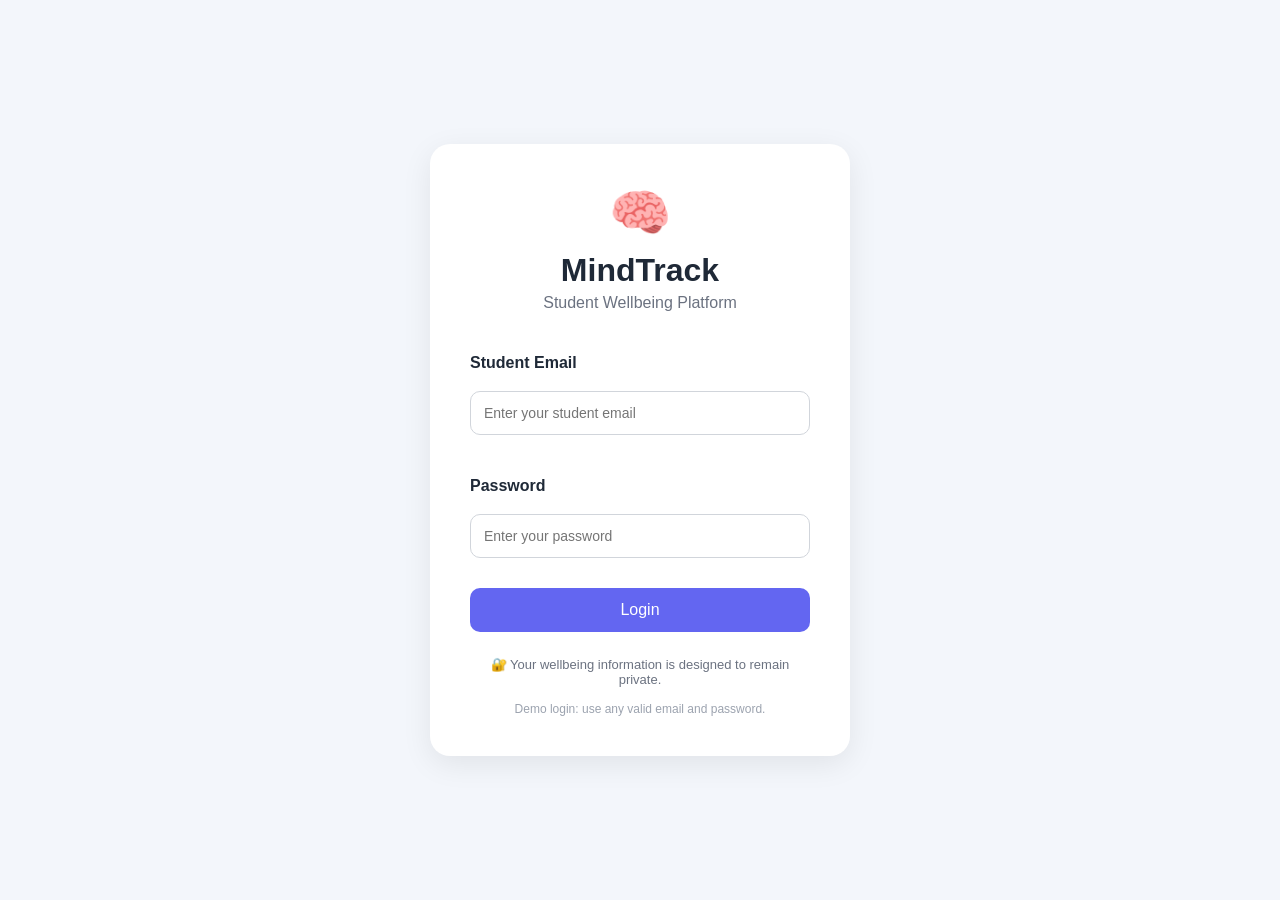
==== login.html @ 976236aa "Add files via upload" ====
<!DOCTYPE html>
<html lang="en">
<head>
    <meta charset="UTF-8">
    <meta name="viewport" content="width=device-width, initial-scale=1.0">

    <title>Student Login - MindTrack</title>

    <link rel="stylesheet" href="style.css">
</head>

<body>

<div class="login-container">

    <div class="login-card">

        <div class="login-icon">
            🧠
        </div>

        <h1>MindTrack</h1>

        <p class="login-subtitle">
            Student Wellbeing Platform
        </p>

        <form id="loginForm">

            <label>Student Email</label>

            <input
                type="email"
                id="email"
                placeholder="Enter your student email"
                required
            >

            <label>Password</label>

            <input
                type="password"
                id="password"
                placeholder="Enter your password"
                required
            >

            <button type="submit">
                Login
            </button>

        </form>

        <p class="login-note">
            🔐 Your wellbeing information is designed to remain private.
        </p>

        <p class="demo-note">
            Demo login: use any valid email and password.
        </p>

    </div>

</div>

<script src="login.js"></script>

</body>
</html>
---- style.css ----
* {
    margin: 0;
    padding: 0;
    box-sizing: border-box;
}

body {
    font-family: Arial, sans-serif;
    background: #f4f7fb;
    color: #1f2937;
}

.welcome-container {
    min-height: 100vh;
    display: flex;
    justify-content: center;
    align-items: center;
}

.welcome-card {
    width: 90%;
    max-width: 600px;
    background: white;
    padding: 50px;
    border-radius: 20px;
    text-align: center;
    box-shadow: 0 10px 30px rgba(0,0,0,0.08);
}

.welcome-card h1 {
    font-size: 42px;
    margin-bottom: 25px;
}

.welcome-card h2 {
    font-size: 28px;
    margin-bottom: 20px;
}

.welcome-card p {
    font-size: 17px;
    line-height: 1.6;
    margin-bottom: 30px;
}

button {
    padding: 14px 30px;
    border: none;
    border-radius: 10px;
    background: #4f46e5;
    color: white;
    font-size: 16px;
    cursor: pointer;
}

button:hover {
    opacity: 0.9;
}

.privacy-note {
    margin-top: 20px;
    font-size: 14px;
    color: #6b7280;
}
.topbar {
    background: white;
    padding: 20px 40px;
    display: flex;
    justify-content: space-between;
    align-items: center;
    box-shadow: 0 2px 10px rgba(0,0,0,0.05);
}

.dashboard {
    width: 90%;
    max-width: 1100px;
    margin: 40px auto;
}

.welcome-section {
    margin-bottom: 30px;
}

.welcome-section h1 {
    font-size: 32px;
    margin-bottom: 8px;
}

.dashboard-grid {
    display: grid;
    grid-template-columns: repeat(3, 1fr);
    gap: 20px;
}

.dashboard-card {
    background: white;
    padding: 30px;
    border-radius: 15px;
    box-shadow: 0 5px 20px rgba(0,0,0,0.06);
}

.dashboard-card h3 {
    margin-bottom: 15px;
}

.dashboard-card p {
    line-height: 1.5;
    margin-bottom: 20px;
    color: #6b7280;
}

.privacy-box {
    background: #eef2ff;
    margin-top: 30px;
    padding: 25px;
    border-radius: 15px;
}

.privacy-box p {
    margin-top: 10px;
    line-height: 1.5;
}

@media(max-width: 800px) {

    .dashboard-grid {
        grid-template-columns: 1fr;
    }

    .topbar {
        padding: 15px 20px;
    }

}
.checkin-container {
    width: 90%;
    max-width: 700px;
    margin: 40px auto;
}

.checkin-card {
    background: white;
    padding: 35px;
    border-radius: 20px;
    box-shadow: 0 5px 20px rgba(0,0,0,0.06);
}

.checkin-card h1 {
    margin-bottom: 10px;
}

.checkin-card > p {
    color: #6b7280;
    margin-bottom: 30px;
}

form {
    display: flex;
    flex-direction: column;
    gap: 12px;
}

label {
    font-weight: bold;
    margin-top: 12px;
}

input,
select,
textarea {
    width: 100%;
    padding: 12px;
    border: 1px solid #d1d5db;
    border-radius: 8px;
    font-size: 15px;
}

textarea {
    resize: vertical;
}
.insights-container {
    width: 90%;
    max-width: 1000px;
    margin: 40px auto;
}

.insights-container > p {
    color: #6b7280;
    margin-top: 8px;
    margin-bottom: 30px;
}

.metrics {
    display: grid;
    grid-template-columns: repeat(4, 1fr);
    gap: 20px;
    margin-bottom: 30px;
}

.metric-card {
    background: white;
    padding: 25px;
    border-radius: 15px;
    text-align: center;
    box-shadow: 0 5px 20px rgba(0,0,0,0.06);
}

.metric-card h3 {
    margin-bottom: 15px;
}

.metric-card div {
    font-size: 30px;
    font-weight: bold;
}

.pattern-box {
    background: #eef2ff;
    padding: 30px;
    border-radius: 15px;
    margin-bottom: 25px;
    line-height: 1.7;
}

.suggestions-card {
    background: white;
    padding: 30px;
    border-radius: 15px;
    margin-bottom: 25px;
    box-shadow: 0 5px 20px rgba(0,0,0,0.06);
}

.suggestions-card h2 {
    margin-bottom: 15px;
}

.suggestions-card li {
    margin-bottom: 10px;
}

@media(max-width: 800px) {

    .metrics {
        grid-template-columns: repeat(2, 1fr);
    }

}

@media(max-width: 500px) {

    .metrics {
        grid-template-columns: 1fr;
    }

}
/* =====================================
   CAMPUS SUPPORT PAGE
===================================== */

.support-container {
    width: 90%;
    max-width: 1100px;
    margin: 40px auto;
}

.support-header {
    text-align: center;
    margin-bottom: 40px;
}

.support-header h1 {
    font-size: 34px;
    margin-bottom: 12px;
}

.support-header p {
    color: #6b7280;
    max-width: 650px;
    margin: auto;
    line-height: 1.6;
}


/* Support Cards */

.support-grid {
    display: grid;
    grid-template-columns: repeat(2, 1fr);
    gap: 25px;
}

.support-card {
    background: white;
    padding: 30px;
    border-radius: 18px;

    box-shadow: 0 5px 20px rgba(0, 0, 0, 0.06);

    transition: transform 0.2s ease,
                box-shadow 0.2s ease;
}

.support-card:hover {
    transform: translateY(-5px);

    box-shadow:
        0 10px 25px rgba(0, 0, 0, 0.10);
}


/* Icons */

.support-icon {
    font-size: 40px;
    margin-bottom: 15px;
}

.support-card h2 {
    margin-bottom: 12px;
}

.support-card > p {
    color: #6b7280;
    line-height: 1.6;
    margin-bottom: 20px;
}


/* Information */

.support-info {
    background: #f8fafc;

    padding: 15px;

    border-radius: 10px;

    margin-bottom: 20px;
}

.support-info p {
    margin: 7px 0;

    font-size: 14px;

    color: #4b5563;
}


/* Emergency Card */

.emergency-card {
    border-left: 5px solid #ef4444;
}


/* Privacy */

.support-privacy {
    margin-top: 30px;

    background: #eef2ff;

    padding: 25px;

    border-radius: 15px;
}

.support-privacy h3 {
    margin-bottom: 10px;
}

.support-privacy p {
    color: #4b5563;

    line-height: 1.6;
}


/* Back Button */

.back-button {
    margin-top: 25px;

    background: #6b7280;
}


/* Mobile */

@media (max-width: 800px) {

    .support-grid {
        grid-template-columns: 1fr;
    }

}

@media (max-width: 500px) {

    .support-container {
        width: 92%;
    }

    .support-header h1 {
        font-size: 28px;
    }

    .support-card {
        padding: 22px;
    }

}
/* =====================================
   STUDENT LOGIN PAGE
===================================== */

.login-container {
    min-height: 100vh;
    display: flex;
    justify-content: center;
    align-items: center;
    background: #f3f6fb;
    padding: 20px;
}

.login-card {
    width: 100%;
    max-width: 420px;
    background: white;
    padding: 40px;
    border-radius: 20px;
    box-shadow: 0 8px 30px rgba(0, 0, 0, 0.08);
    text-align: center;
}

.login-icon {
    font-size: 50px;
    margin-bottom: 10px;
}

.login-card h1 {
    margin-bottom: 5px;
}

.login-subtitle {
    color: #6b7280;
    margin-bottom: 30px;
}

.login-card form {
    text-align: left;
}

.login-card label {
    display: block;
    margin-bottom: 7px;
    font-weight: 600;
}

.login-card input {
    width: 100%;
    padding: 13px;
    margin-bottom: 18px;
    border: 1px solid #d1d5db;
    border-radius: 10px;
    box-sizing: border-box;
    font-size: 14px;
}

.login-card input:focus {
    outline: none;
    border-color: #6366f1;
}

.login-card button {
    width: 100%;
    padding: 13px;
    border: none;
    border-radius: 10px;
    background: #6366f1;
    color: white;
    font-size: 16px;
    cursor: pointer;
}

.login-card button:hover {
    background: #4f46e5;
}

.login-note {
    margin-top: 25px;
    font-size: 13px;
    color: #6b7280;
}

.demo-note {
    margin-top: 15px;
    font-size: 12px;
    color: #9ca3af;
}

@media (max-width: 500px) {

    .login-card {
        padding: 28px 22px;
    }

}
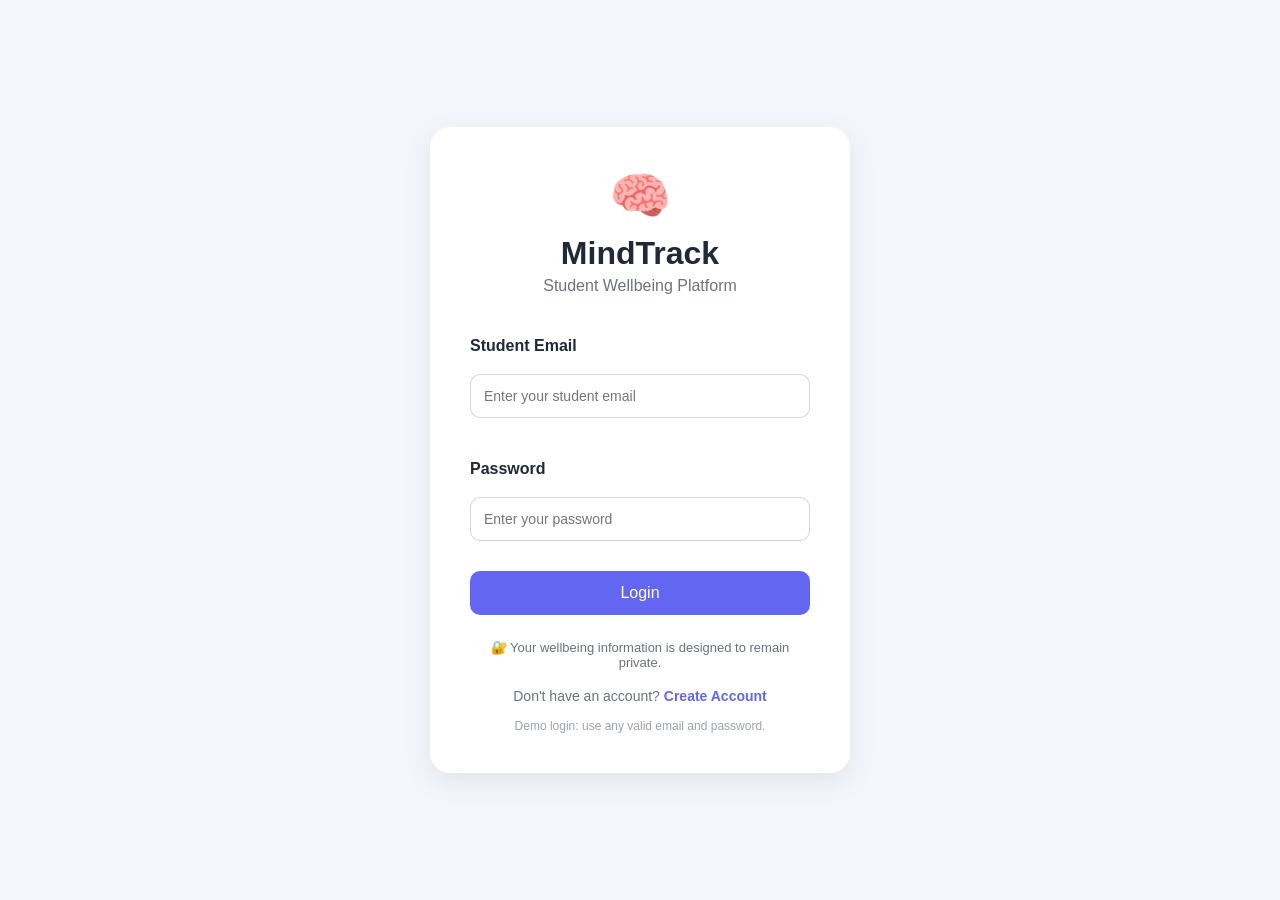
==== commit 8c9ab9dd: "Add files via upload" ====
--- a/login.html
+++ b/login.html
@@ -51,9 +51,15 @@
 
         </form>
 
-        <p class="login-note">
-            🔐 Your wellbeing information is designed to remain private.
-        </p>
+        
+    <p class="login-note">
+    🔐 Your wellbeing information is designed to remain private.
+</p>
+
+<p class="signup-link">
+    Don't have an account?
+    <a href="signup.html">Create Account</a>
+</p>
 
         <p class="demo-note">
             Demo login: use any valid email and password.
--- a/style.css
+++ b/style.css
@@ -507,3 +507,22 @@
     }
 
 }
+/* =====================================
+   SIGNUP LINK
+===================================== */
+
+.signup-link {
+    margin-top: 18px;
+    font-size: 14px;
+    color: #6b7280;
+}
+
+.signup-link a {
+    color: #6366f1;
+    text-decoration: none;
+    font-weight: 600;
+}
+
+.signup-link a:hover {
+    text-decoration: underline;
+}
